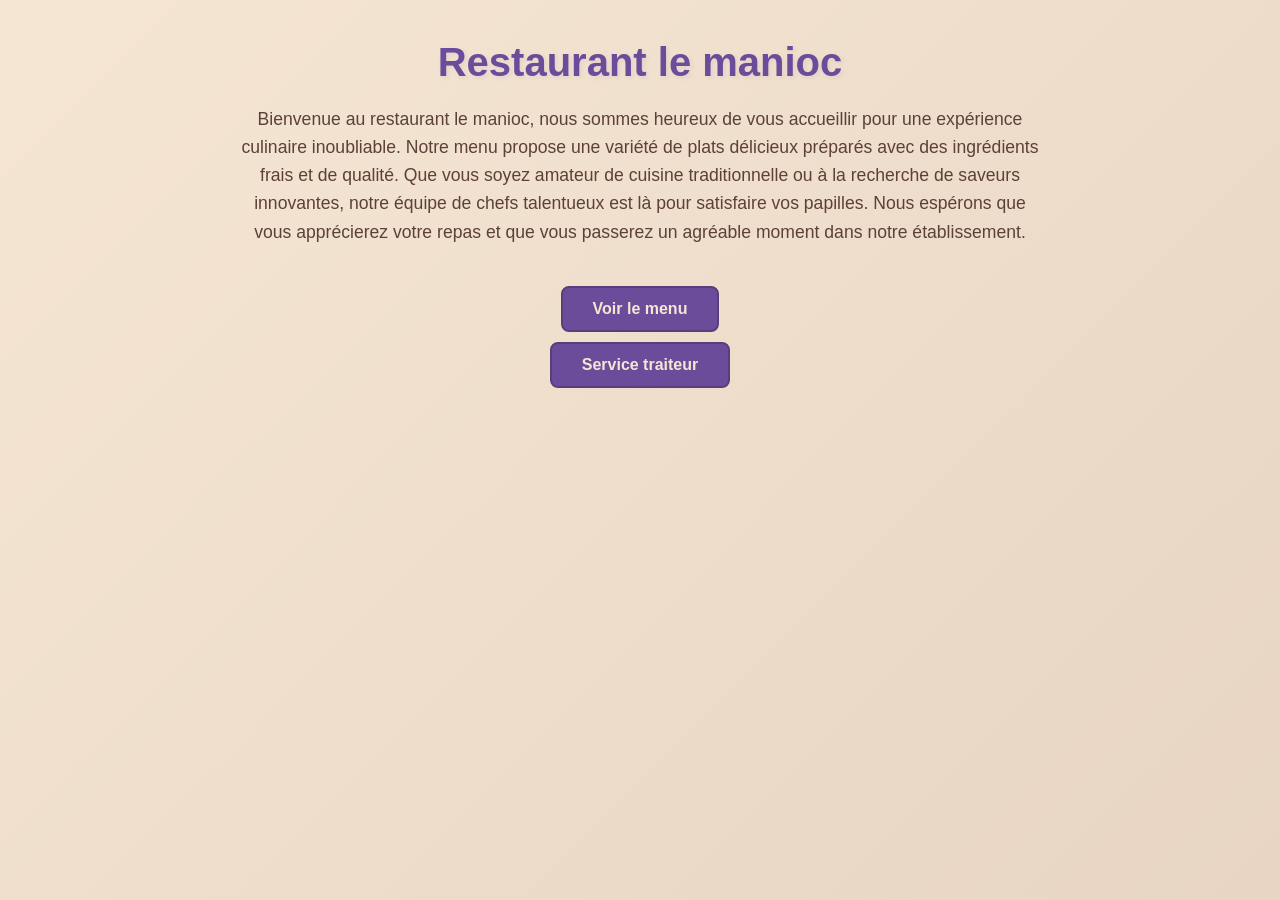
==== index.html @ 7da97517 "first commit" ====
<!DOCTYPE html>
<html lang="en">

<head>
    <meta charset="UTF-8">
    <meta name="viewport" content="width=device-width, initial-scale=1.0">
    <title>Restaurant le manioc</title>
    <link rel="stylesheet" href="style.css">
</head>

<body>
    <h1>Restaurant le manioc</h1>
    <p>Bienvenue au restaurant le manioc, nous sommes heureux de vous accueillir pour une expérience culinaire
        inoubliable. Notre menu propose une variété de plats délicieux préparés avec des ingrédients frais et de
        qualité. Que vous soyez amateur de cuisine traditionnelle ou à la recherche de saveurs innovantes, notre équipe
        de chefs talentueux est là pour satisfaire vos papilles. Nous espérons que vous apprécierez votre repas et que
        vous passerez un agréable moment dans notre établissement.</p>

    <button onclick="window.location.href='2.index.html'">Voir le menu</button>
    <button onclick="window.location.href='3.index.html'">Service traiteur</button>
    <script src="script.js"></script>
</body>

</html>
---- style.css ----
* {
    margin: 0;
    padding: 0;
    box-sizing: border-box;
}

body {
    font-family: 'Segoe UI', Tahoma, Geneva, Verdana, sans-serif;
    background: linear-gradient(135deg, #F5E6D3 0%, #E8D5C4 100%);
    color: #3E2723;
    min-height: 100vh;
    padding: 40px 20px;
}

h1 {
    color: #6B4C9A;
    font-size: 2.5rem;
    margin-bottom: 20px;
    text-align: center;
    text-shadow: 2px 2px 4px rgba(107, 76, 154, 0.1);
}

p {
    font-size: 1.1rem;
    line-height: 1.6;
    max-width: 800px;
    margin: 0 auto 40px;
    text-align: center;
    color: #5D4037;
}

button {
    background-color: #6B4C9A;
    color: #F5E6D3;
    padding: 12px 30px;
    font-size: 1rem;
    border: 2px solid #5A3D7A;
    border-radius: 8px;
    cursor: pointer;
    margin: 10px;
    transition: all 0.3s ease;
    font-weight: 600;
}

button:hover {
    background-color: #5A3D7A;
    transform: translateY(-2px);
    box-shadow: 0 4px 12px rgba(107, 76, 154, 0.3);
}

button:active {
    transform: translateY(0);
}

/* Center the buttons */
body>button {
    display: block;
    margin: 10px auto;
}
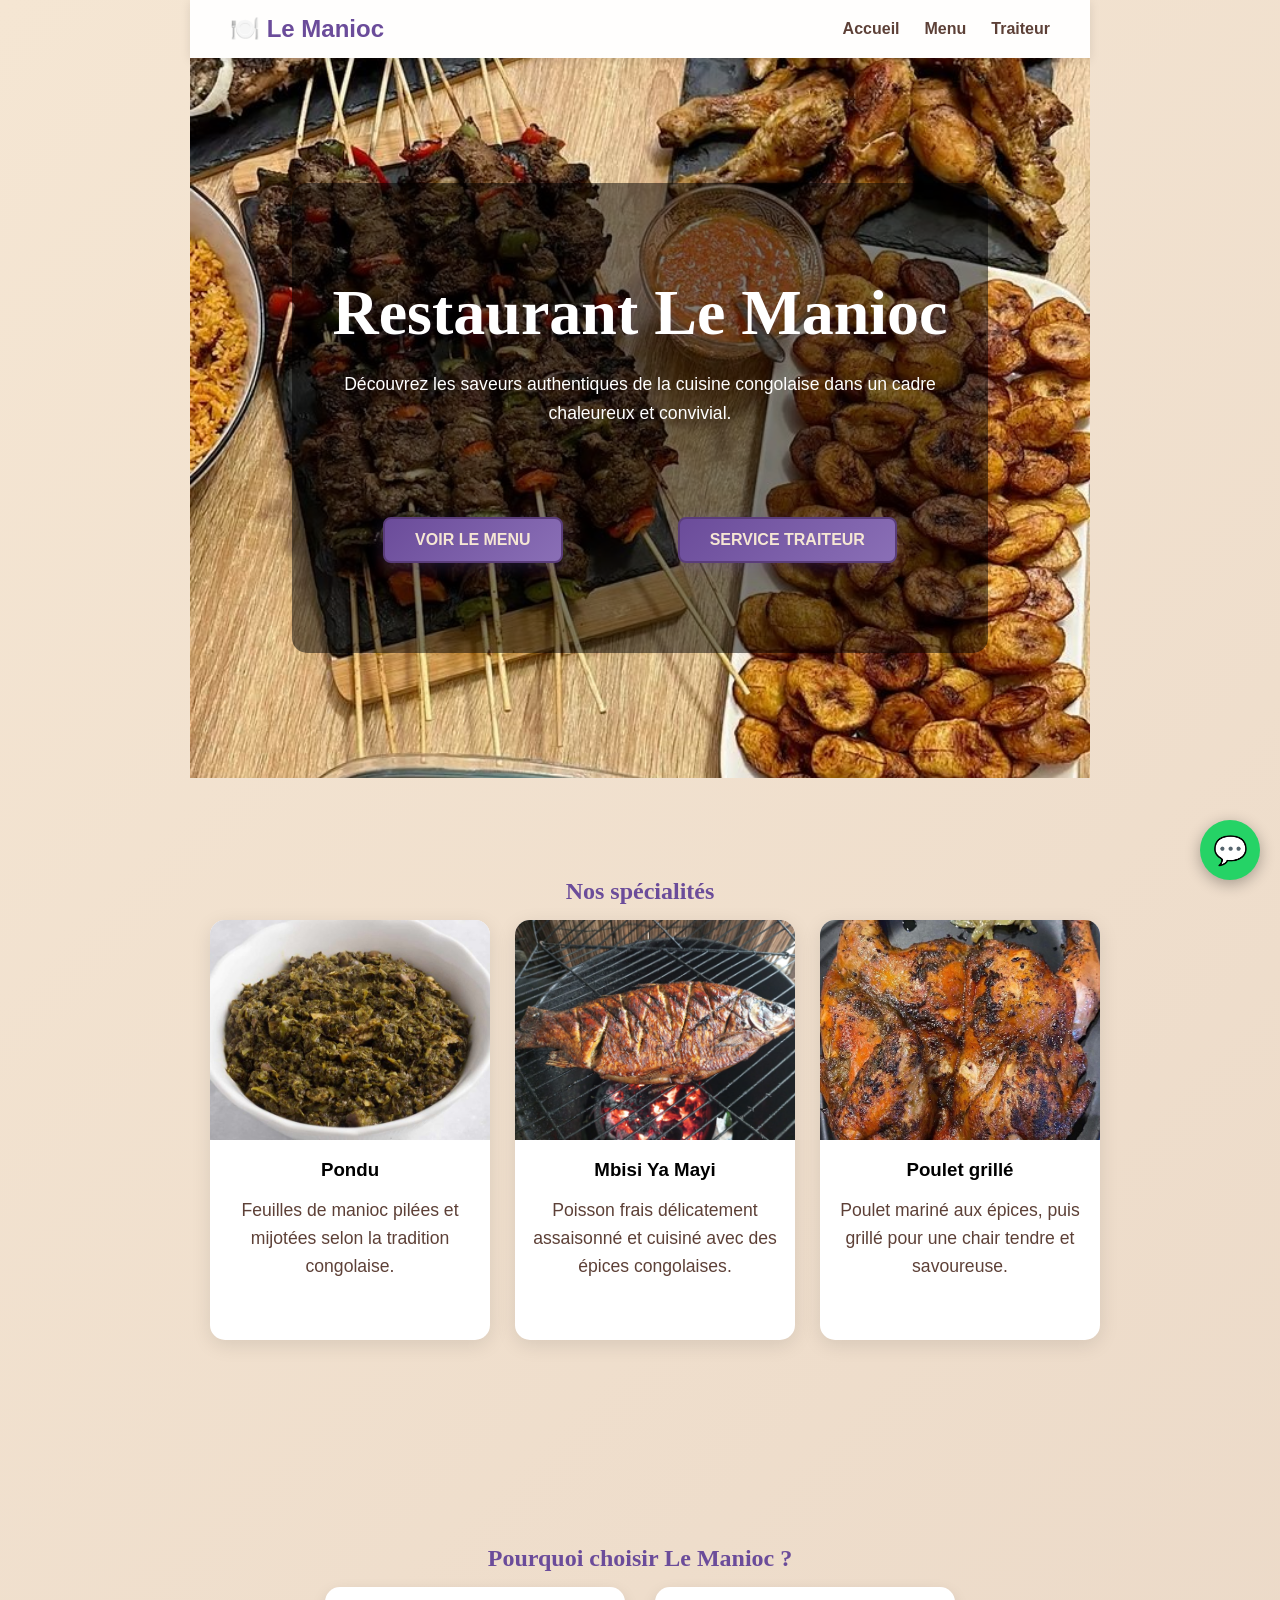
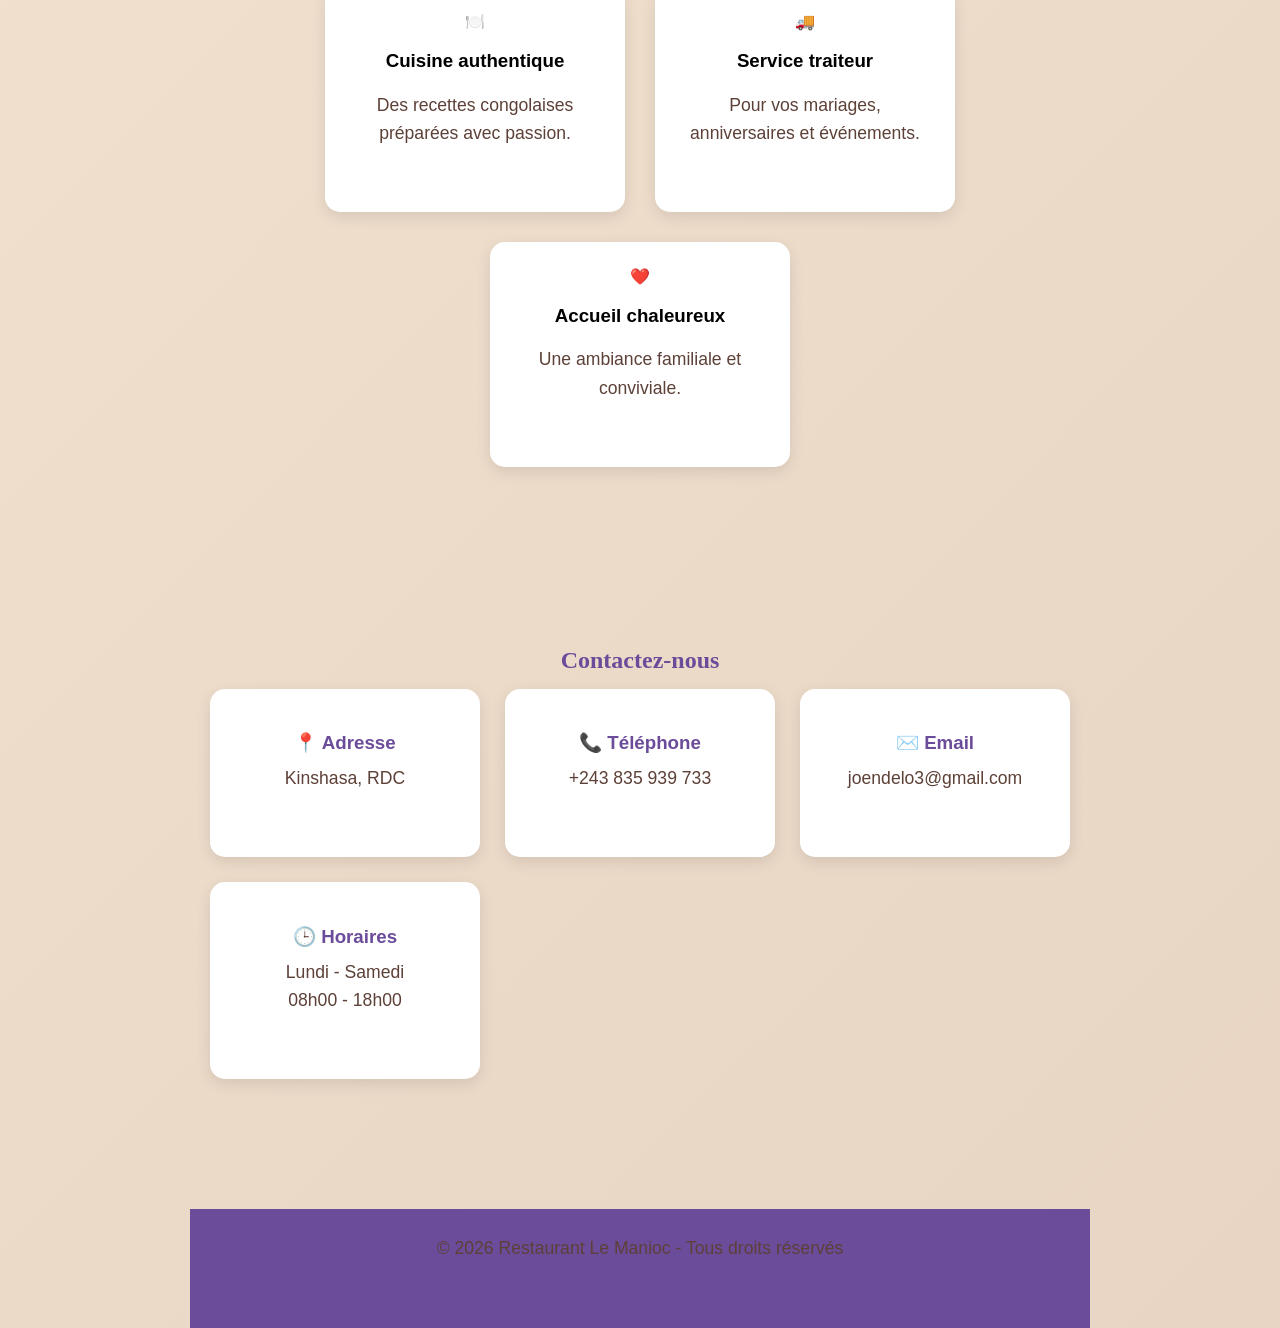
==== commit 0daa8d3b: "update" ====
--- a/index.html
+++ b/index.html
@@ -9,16 +9,131 @@
 </head>
 
 <body>
-    <h1>Restaurant le manioc</h1>
-    <p>Bienvenue au restaurant le manioc, nous sommes heureux de vous accueillir pour une expérience culinaire
-        inoubliable. Notre menu propose une variété de plats délicieux préparés avec des ingrédients frais et de
-        qualité. Que vous soyez amateur de cuisine traditionnelle ou à la recherche de saveurs innovantes, notre équipe
-        de chefs talentueux est là pour satisfaire vos papilles. Nous espérons que vous apprécierez votre repas et que
-        vous passerez un agréable moment dans notre établissement.</p>
+    <nav class="site-nav">
+        <div class="logo">🍽️ Le Manioc</div>
 
-    <button onclick="window.location.href='2.index.html'">Voir le menu</button>
-    <button onclick="window.location.href='3.index.html'">Service traiteur</button>
-    <script src="script.js"></script>
+        <div class="nav-links">
+            <a href="index.html">Accueil</a>
+            <a href="Menu.html">Menu</a>
+            <a href="Traiteur.html">Traiteur</a>
+        </div>
+    </nav>
+    <section class="hero">
+        <div class="overlay">
+            <h1>Restaurant Le Manioc</h1>
+
+            <p>
+                Découvrez les saveurs authentiques de la cuisine congolaise
+                dans un cadre chaleureux et convivial.
+            </p>
+
+            <div class="hero-buttons">
+                <button onclick="window.location.href='Menu.html'">
+                    Voir le menu
+                </button>
+
+                <button onclick="window.location.href='Traiteur.html'">
+                    Service traiteur
+                </button>
+            </div>
+        </div>
+    </section>
+
+    <section class="specialites">
+
+        <h2>Nos spécialités</h2>
+
+        <div class="cards">
+
+            <div class="card">
+                <img src="images/pondu.jpg" alt="Pondu">
+                <h3>Pondu</h3>
+                <p>Feuilles de manioc pilées et mijotées selon la tradition congolaise.</p>
+            </div>
+
+            <div class="card">
+                <img src="images/mbisi.jpg" alt="poisson">
+                <h3>Mbisi Ya Mayi</h3>
+                <p>Poisson frais délicatement assaisonné et cuisiné avec des épices congolaises.</p>
+            </div>
+
+            <div class="card">
+                <img src="images/poulet.jpg" alt="Poulet">
+                <h3>Poulet grillé</h3>
+                <p>Poulet mariné aux épices, puis grillé pour une chair tendre et savoureuse.</p>
+            </div>
+
+            <div></div>
+
+        </div>
+
+    </section>
+
+    <section class="why-us">
+
+        <h2>Pourquoi choisir Le Manioc ?</h2>
+
+        <div class="advantages">
+
+            <div class="advantage">
+                🍽️
+                <h3>Cuisine authentique</h3>
+                <p>Des recettes congolaises préparées avec passion.</p>
+            </div>
+
+            <div class="advantage">
+                🚚
+                <h3>Service traiteur</h3>
+                <p>Pour vos mariages, anniversaires et événements.</p>
+            </div>
+
+            <div class="advantage">
+                ❤️
+                <h3>Accueil chaleureux</h3>
+                <p>Une ambiance familiale et conviviale.</p>
+            </div>
+
+        </div>
+
+    </section>
+
+    <a href="https://wa.me/243835939733" class="whatsapp-btn" target="_blank">
+        💬
+    </a>
+
+    <section class="contact-section">
+
+        <h2>Contactez-nous</h2>
+
+        <div class="contact-container">
+
+            <div class="contact-card">
+                <h3>📍 Adresse</h3>
+                <p>Kinshasa, RDC</p>
+            </div>
+
+            <div class="contact-card">
+                <h3>📞 Téléphone</h3>
+                <p>+243 835 939 733</p>
+            </div>
+
+            <div class="contact-card">
+                <h3>✉️ Email</h3>
+                <p>joendelo3@gmail.com</p>
+            </div>
+
+            <div class="contact-card">
+                <h3>🕒 Horaires</h3>
+                <p>Lundi - Samedi<br>08h00 - 18h00</p>
+            </div>
+
+        </div>
+
+    </section>
+
+    <footer class="footer">
+        <p>© 2026 Restaurant Le Manioc - Tous droits réservés</p>
+    </footer>
 </body>
 
 </html>
--- a/style.css
+++ b/style.css
@@ -1,59 +1,381 @@
-* {
-    margin: 0;
-    padding: 0;
-    box-sizing: border-box;
-}
-
-body {
-    font-family: 'Segoe UI', Tahoma, Geneva, Verdana, sans-serif;
-    background: linear-gradient(135deg, #F5E6D3 0%, #E8D5C4 100%);
-    color: #3E2723;
-    min-height: 100vh;
-    padding: 40px 20px;
-}
-
-h1 {
-    color: #6B4C9A;
-    font-size: 2.5rem;
-    margin-bottom: 20px;
-    text-align: center;
-    text-shadow: 2px 2px 4px rgba(107, 76, 154, 0.1);
-}
-
-p {
-    font-size: 1.1rem;
-    line-height: 1.6;
-    max-width: 800px;
-    margin: 0 auto 40px;
-    text-align: center;
-    color: #5D4037;
-}
-
-button {
-    background-color: #6B4C9A;
-    color: #F5E6D3;
-    padding: 12px 30px;
-    font-size: 1rem;
-    border: 2px solid #5A3D7A;
-    border-radius: 8px;
-    cursor: pointer;
-    margin: 10px;
-    transition: all 0.3s ease;
-    font-weight: 600;
-}
-
-button:hover {
-    background-color: #5A3D7A;
-    transform: translateY(-2px);
-    box-shadow: 0 4px 12px rgba(107, 76, 154, 0.3);
-}
-
-button:active {
-    transform: translateY(0);
-}
-
-/* Center the buttons */
-body>button {
-    display: block;
-    margin: 10px auto;
-}+ body {
+
+     font-family: 'Inter', sans-serif;
+     background: linear-gradient(135deg, #F5E6D3 0%, #E8D5C4 100%);
+     max-width: 900px;
+     margin: 0 auto;
+
+ }
+
+ h1 {
+     font-family: 'Playfair Display', serif;
+     color: #6B4C9A;
+     font-size: 2.5rem;
+     font-weight: 700;
+     margin-bottom: 20px;
+     text-align: center;
+     text-shadow: 2px 2px 4px rgba(107, 76, 154, 0.1);
+     animation: fadeIn 1s ease-out 0.3s both;
+ }
+
+ h2 {
+     font-family: 'Playfair Display', serif;
+     color: #6B4C9A;
+     font-weight: 700;
+     margin-bottom: 15px;
+     text-align: center;
+     animation: fadeIn 1s ease-out 0.5s both;
+ }
+
+ p {
+     font-size: 1.1rem;
+     line-height: 1.6;
+     max-width: 800px;
+     margin: 0 auto 40px;
+     text-align: center;
+     color: #5D4037;
+     animation: fadeIn 1s ease-out 0.5s both;
+ }
+
+ button {
+     background: linear-gradient(135deg, #6B4C9A, #8a6fb6);
+     color: #F5E6D3;
+     border: none;
+     border-radius: 25px;
+     padding: 12px 24px;
+     font-family: 'Inter', sans-serif;
+     font-weight: 600;
+     text-transform: uppercase;
+     cursor: pointer;
+     box-shadow: 0 4px 15px rgba(107, 76, 154, 0.3);
+     transition: transform 0.2s ease, box-shadow 0.2s ease, background 0.2s ease;
+ }
+
+ button:hover {
+     transform: translateY(-2px);
+     background: linear-gradient(135deg, #7f5ca7, #9a7fc0);
+     box-shadow: 0 6px 20px rgba(107, 76, 154, 0.4);
+ }
+
+
+ ul,
+ ol {
+     list-style-position: inside;
+     padding-left: 1.2rem;
+     text-align: left;
+     display: inline-block;
+     margin: 0 auto 20px;
+ }
+
+
+
+ li {
+     margin: 0.2rem 0;
+
+     animation: fadeInUp 0.6s ease-out both;
+ }
+
+
+ button {
+     background-color: #6B4C9A;
+     color: #F5E6D3;
+     padding: 12px 30px;
+     font-size: 1rem;
+     border: 2px solid #5A3D7A;
+     border-radius: 8px;
+     cursor: pointer;
+     margin: 50px;
+     transition: all 0.3s ease;
+     font-weight: 600;
+     animation: fadeIn 1s ease-out 0.7s both;
+
+ }
+
+ /*acceuil*/
+
+ .site-nav {
+     position: sticky;
+     top: 0;
+     z-index: 1000;
+
+     display: flex;
+     justify-content: space-between;
+     align-items: center;
+
+     padding: 15px 40px;
+
+     background: rgba(255, 255, 255, 0.95);
+
+     backdrop-filter: blur(10px);
+
+     box-shadow: 0 2px 10px rgba(0, 0, 0, 0.1);
+ }
+
+ .logo {
+     font-size: 1.5rem;
+     font-weight: bold;
+     color: #6B4C9A;
+ }
+
+ .nav-links {
+     display: flex;
+     gap: 25px;
+ }
+
+ .nav-links a {
+     text-decoration: none;
+     color: #5D4037;
+     font-weight: 600;
+     transition: 0.3s;
+ }
+
+ .nav-links a:hover {
+     color: #6B4C9A;
+ }
+
+ @media (max-width: 768px) {
+
+     .site-nav {
+         flex-direction: column;
+         gap: 10px;
+     }
+
+     .nav-links {
+         flex-wrap: wrap;
+         justify-content: center;
+     }
+
+ }
+
+
+ .hero {
+     height: 80vh;
+     background-image: url("images/restaurant.jpg");
+     background-size: cover;
+     background-position: center;
+     display: flex;
+     justify-content: center;
+     align-items: center;
+ }
+
+ .overlay {
+     background: rgba(0, 0, 0, 0.5);
+     padding: 40px;
+     border-radius: 15px;
+     text-align: center;
+     color: white;
+ }
+
+ .overlay h1 {
+     font-size: 4rem;
+     color: white;
+ }
+
+ .overlay p {
+     color: white;
+     max-width: 600px;
+ }
+
+ .hero-buttons {
+     display: flex;
+     justify-content: center;
+     gap: 15px;
+ }
+
+ .specialites {
+     padding: 80px 20px;
+     text-align: center;
+ }
+
+ .cards {
+     display: grid;
+     grid-template-columns: repeat(3, 1fr);
+     gap: 25px;
+     max-width: 1000px;
+     margin: auto;
+ }
+
+ @media (max-width: 900px) {
+     .cards {
+         grid-template-columns: 1fr;
+     }
+ }
+
+ .card {
+     width: 280px;
+     background: white;
+     border-radius: 15px;
+     overflow: hidden;
+     box-shadow: 0 5px 20px rgba(0, 0, 0, 0.1);
+     transition: 0.3s;
+ }
+
+ .card:hover {
+     transform: scale(1.08);
+ }
+
+ .card img {
+     width: 100%;
+     height: 220px;
+     object-fit: cover;
+     transition: transform 0.4s ease;
+ }
+
+ .card h3 {
+     margin: 15px 0;
+ }
+
+ .card p {
+     padding: 0 15px 20px;
+ }
+
+ /*a proppos*/
+ .why-us {
+     padding: 80px 20px;
+     text-align: center;
+ }
+
+ .advantages {
+     display: flex;
+     justify-content: center;
+     gap: 30px;
+     flex-wrap: wrap;
+ }
+
+ .advantage {
+     background: white;
+     width: 250px;
+     padding: 25px;
+     border-radius: 15px;
+     box-shadow: 0 5px 15px rgba(0, 0, 0, 0.1);
+ }
+
+ .advantage:hover {
+     transform: translateY(-5px);
+     transition: 0.3s;
+ }
+
+
+ .whatsapp-btn {
+     position: fixed;
+     bottom: 20px;
+     right: 20px;
+
+     width: 60px;
+     height: 60px;
+
+     background: #25D366;
+
+     border-radius: 50%;
+
+     display: flex;
+     justify-content: center;
+     align-items: center;
+
+     text-decoration: none;
+
+     font-size: 28px;
+
+     color: white;
+
+     box-shadow: 0 4px 15px rgba(0, 0, 0, 0.3);
+
+     z-index: 9999;
+
+     transition: transform 0.3s;
+ }
+
+ .whatsapp-btn:hover {
+     transform: scale(1.1);
+ }
+
+ .contact-section {
+     padding: 80px 20px;
+     text-align: center;
+ }
+
+ .contact-container {
+     display: grid;
+     grid-template-columns: repeat(auto-fit, minmax(220px, 1fr));
+     gap: 25px;
+     max-width: 1000px;
+     margin: auto;
+ }
+
+ .contact-card {
+     background: white;
+     padding: 25px;
+     border-radius: 15px;
+     box-shadow: 0 5px 15px rgba(0, 0, 0, 0.1);
+     transition: transform 0.3s ease;
+ }
+
+ .contact-card:hover {
+     transform: translateY(-5px);
+ }
+
+ .contact-card h3 {
+     color: #6B4C9A;
+     margin-bottom: 10px;
+ }
+
+ .footer {
+     text-align: center;
+     padding: 25px;
+     background: #6B4C9A;
+     color: white;
+     margin-top: 50px;
+ }
+
+ /*menu*/
+
+ .menu-section {
+     background: white;
+     padding: 25px;
+     border-radius: 20px;
+     box-shadow: 0 8px 20px rgba(0, 0, 0, 0.08);
+     transition: 0.3s ease;
+     margin-bottom: 60px;
+ }
+
+ .menu-container {
+
+     gap: 4rem;
+ }
+
+ .menu-section:hover {
+     transform: translateY(-5px);
+ }
+
+ .menu-section h2 {
+     color: #6B4C9A;
+     text-align: center;
+     margin-bottom: 20px;
+     border-bottom: 3px solid #6B4C9A;
+     padding-bottom: 10px;
+ }
+
+ .menu-line {
+     display: flex;
+     align-items: center;
+     padding: 12px 0;
+ }
+
+ .dotted-line {
+     flex: 1;
+     border-bottom: 1px dotted #ccc;
+     margin: 0 15px;
+ }
+
+ .menu-line:hover {
+     padding-left: 10px;
+     color: #6B4C9A;
+ }
+
+ .price {
+     background: #6B4C9A;
+     color: white;
+     padding: 5px 12px;
+     border-radius: 20px;
+     font-size: 0.9rem;
+ }
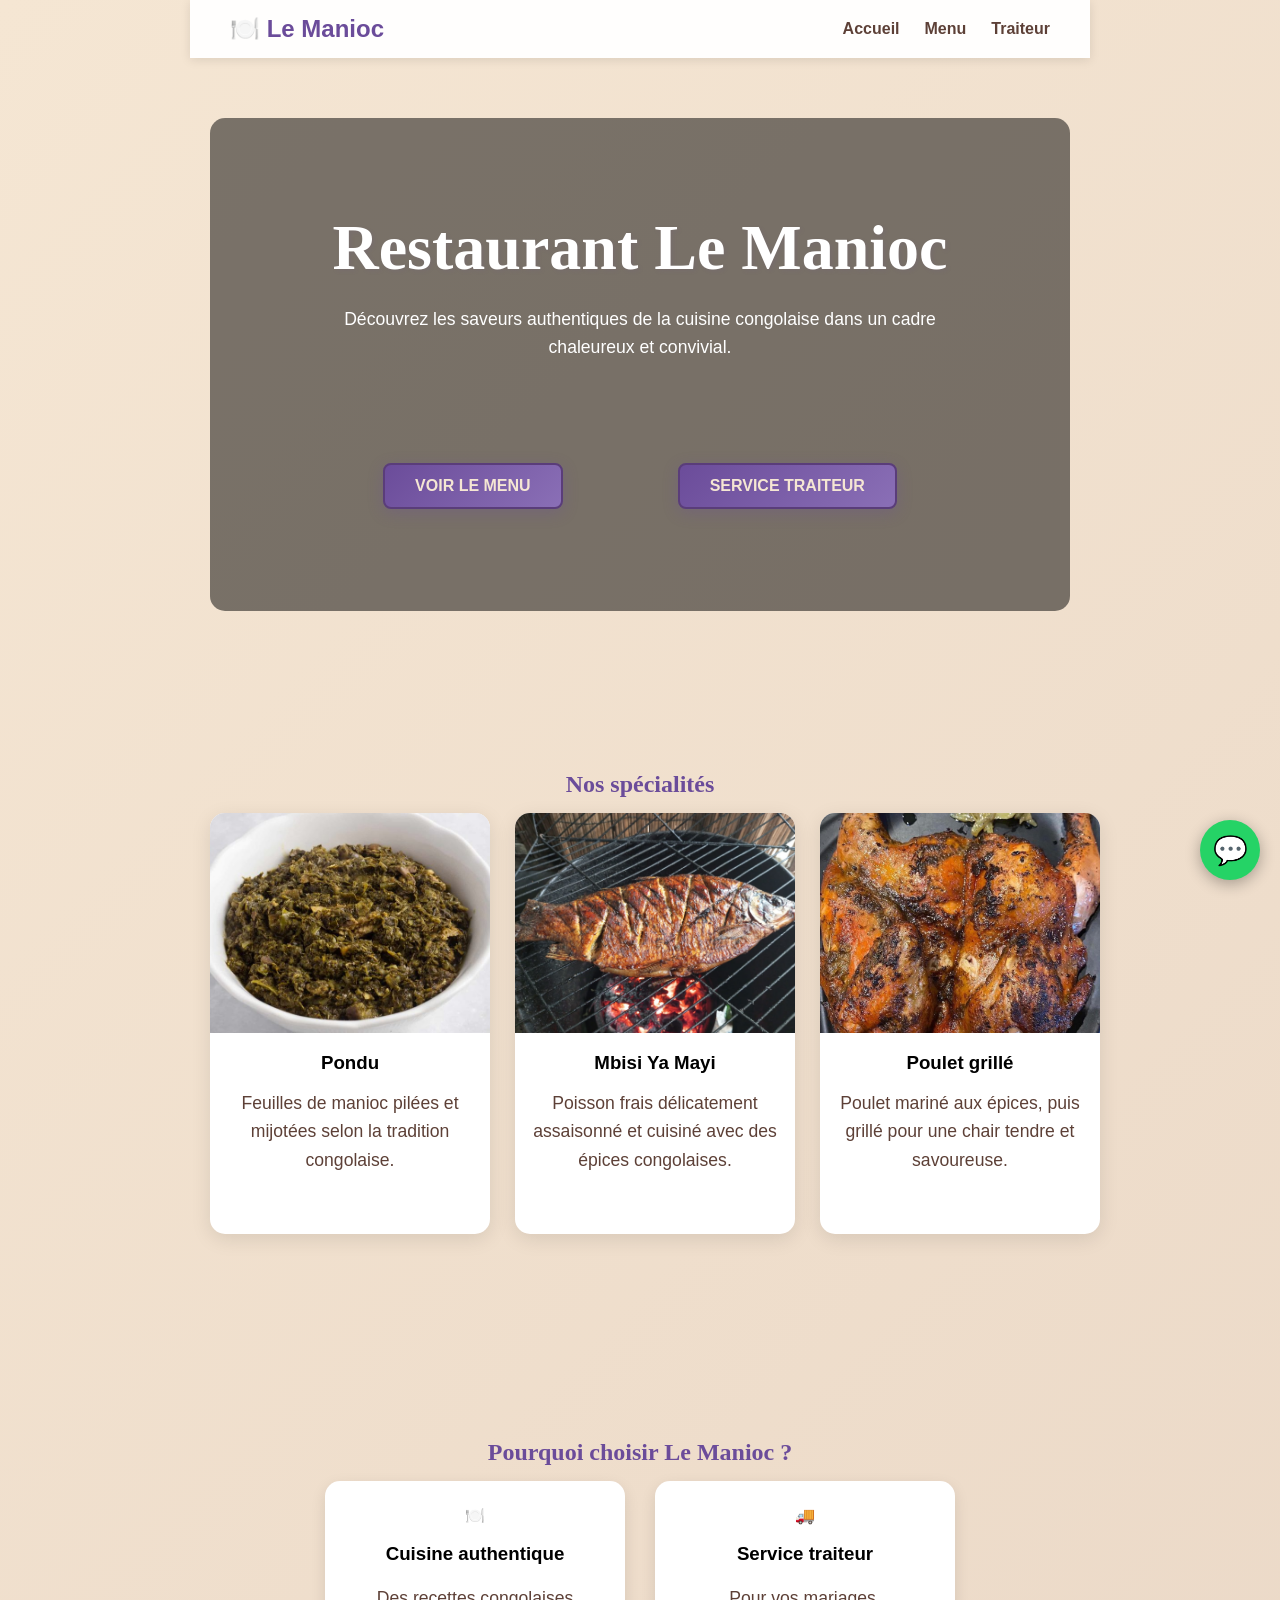
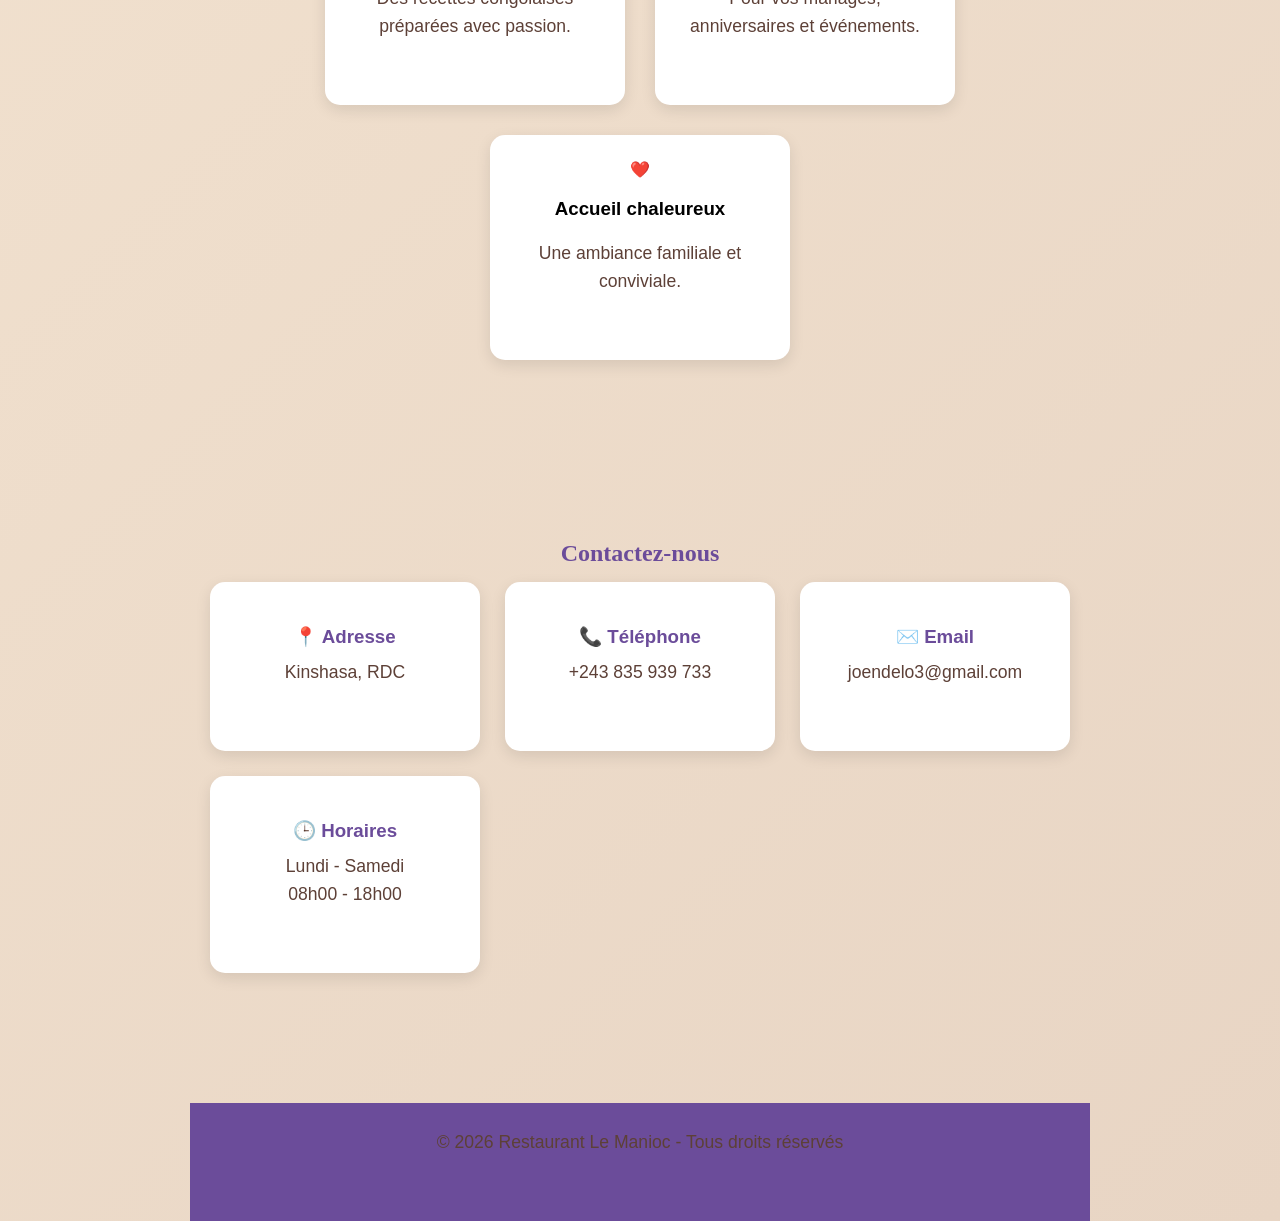
==== commit b7181294: "update" ====
--- a/index.html
+++ b/index.html
@@ -18,7 +18,7 @@
             <a href="Traiteur.html">Traiteur</a>
         </div>
     </nav>
-    <section class="hero">
+    <section class="traiteur-hero">
         <div class="overlay">
             <h1>Restaurant Le Manioc</h1>
 
--- a/style.css
+++ b/style.css
@@ -158,6 +158,10 @@
      align-items: center;
  }
 
+ .hero h1 {
+     font-size: clamp(2.5rem, 8vw, 5rem);
+ }
+
  .overlay {
      background: rgba(0, 0, 0, 0.5);
      padding: 40px;
@@ -180,11 +184,14 @@
      display: flex;
      justify-content: center;
      gap: 15px;
+     padding: 12px 20px;
+     font-size: 1rem;
  }
 
  .specialites {
      padding: 80px 20px;
      text-align: center;
+
  }
 
  .cards {
@@ -378,4 +385,9 @@
      padding: 5px 12px;
      border-radius: 20px;
      font-size: 0.9rem;
+ }
+
+ /* moins d'espace vide*/
+ section {
+     padding: 60px 20px;
  }
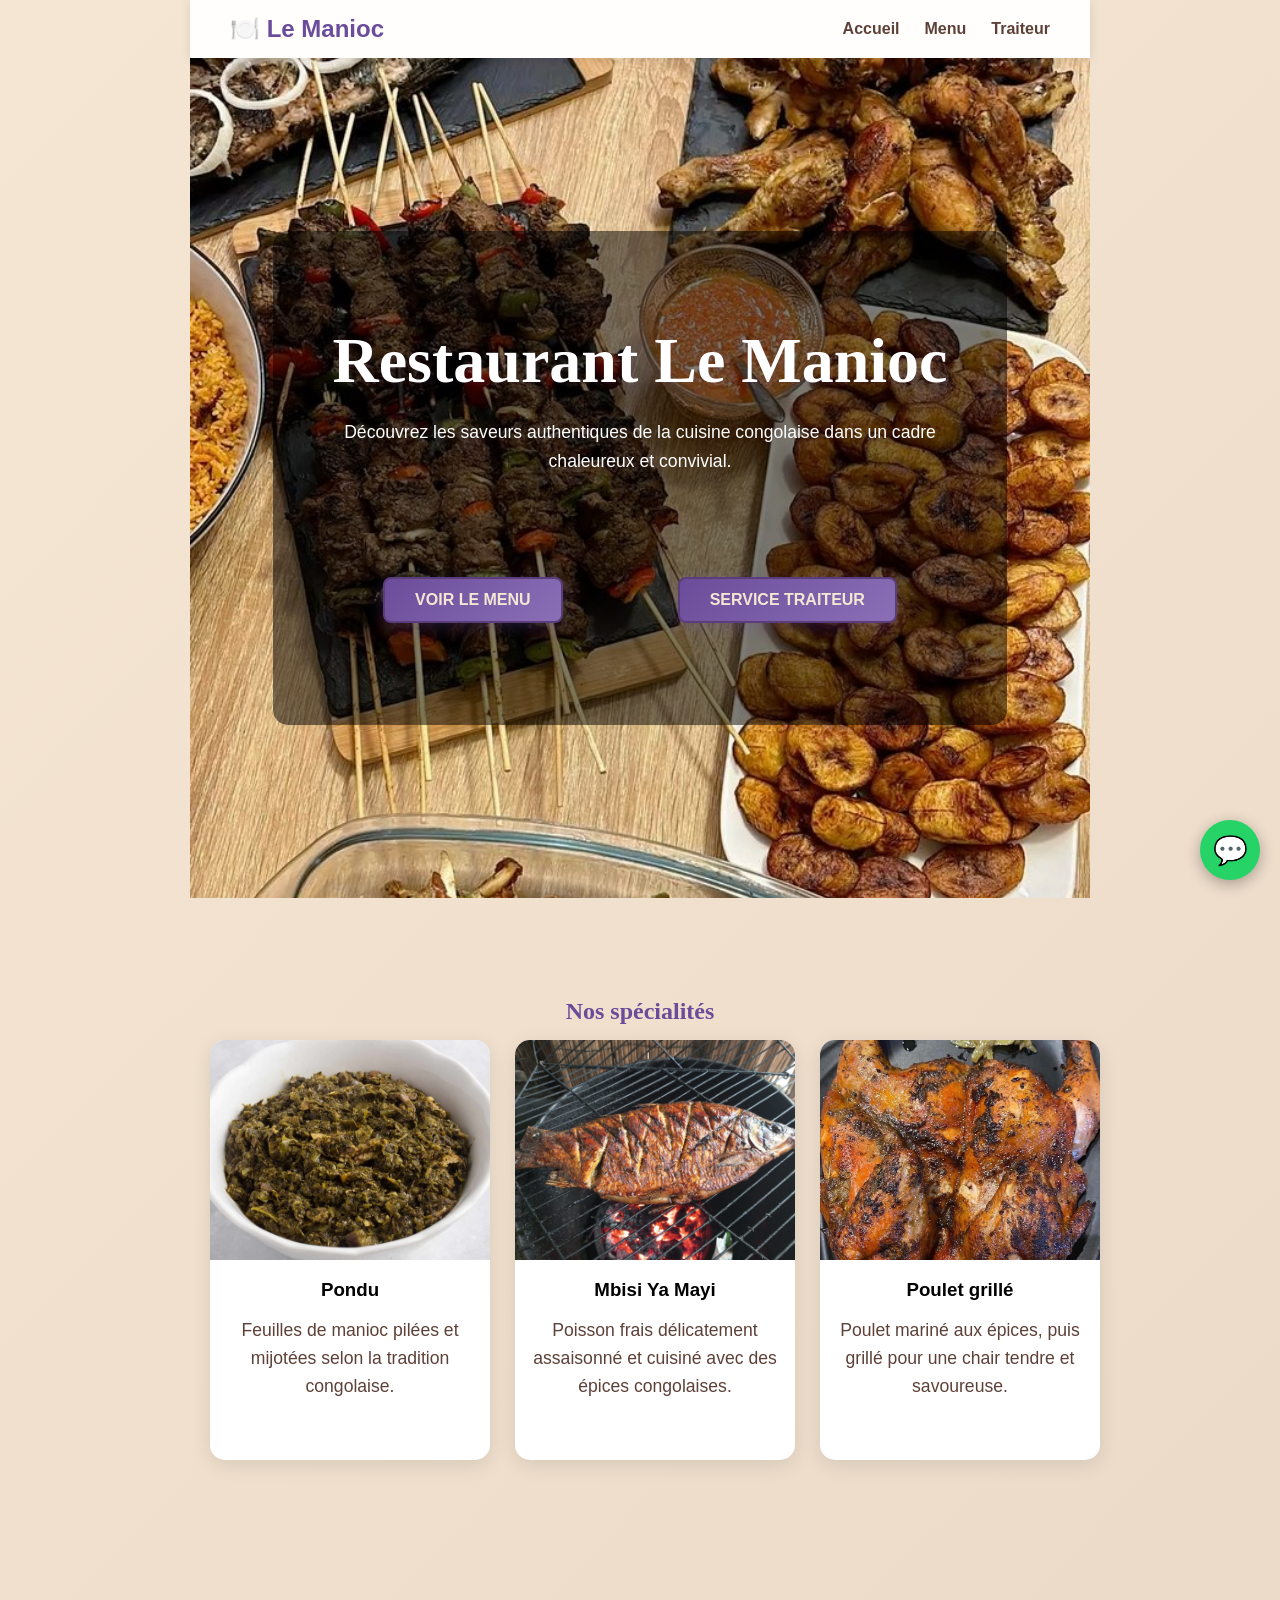
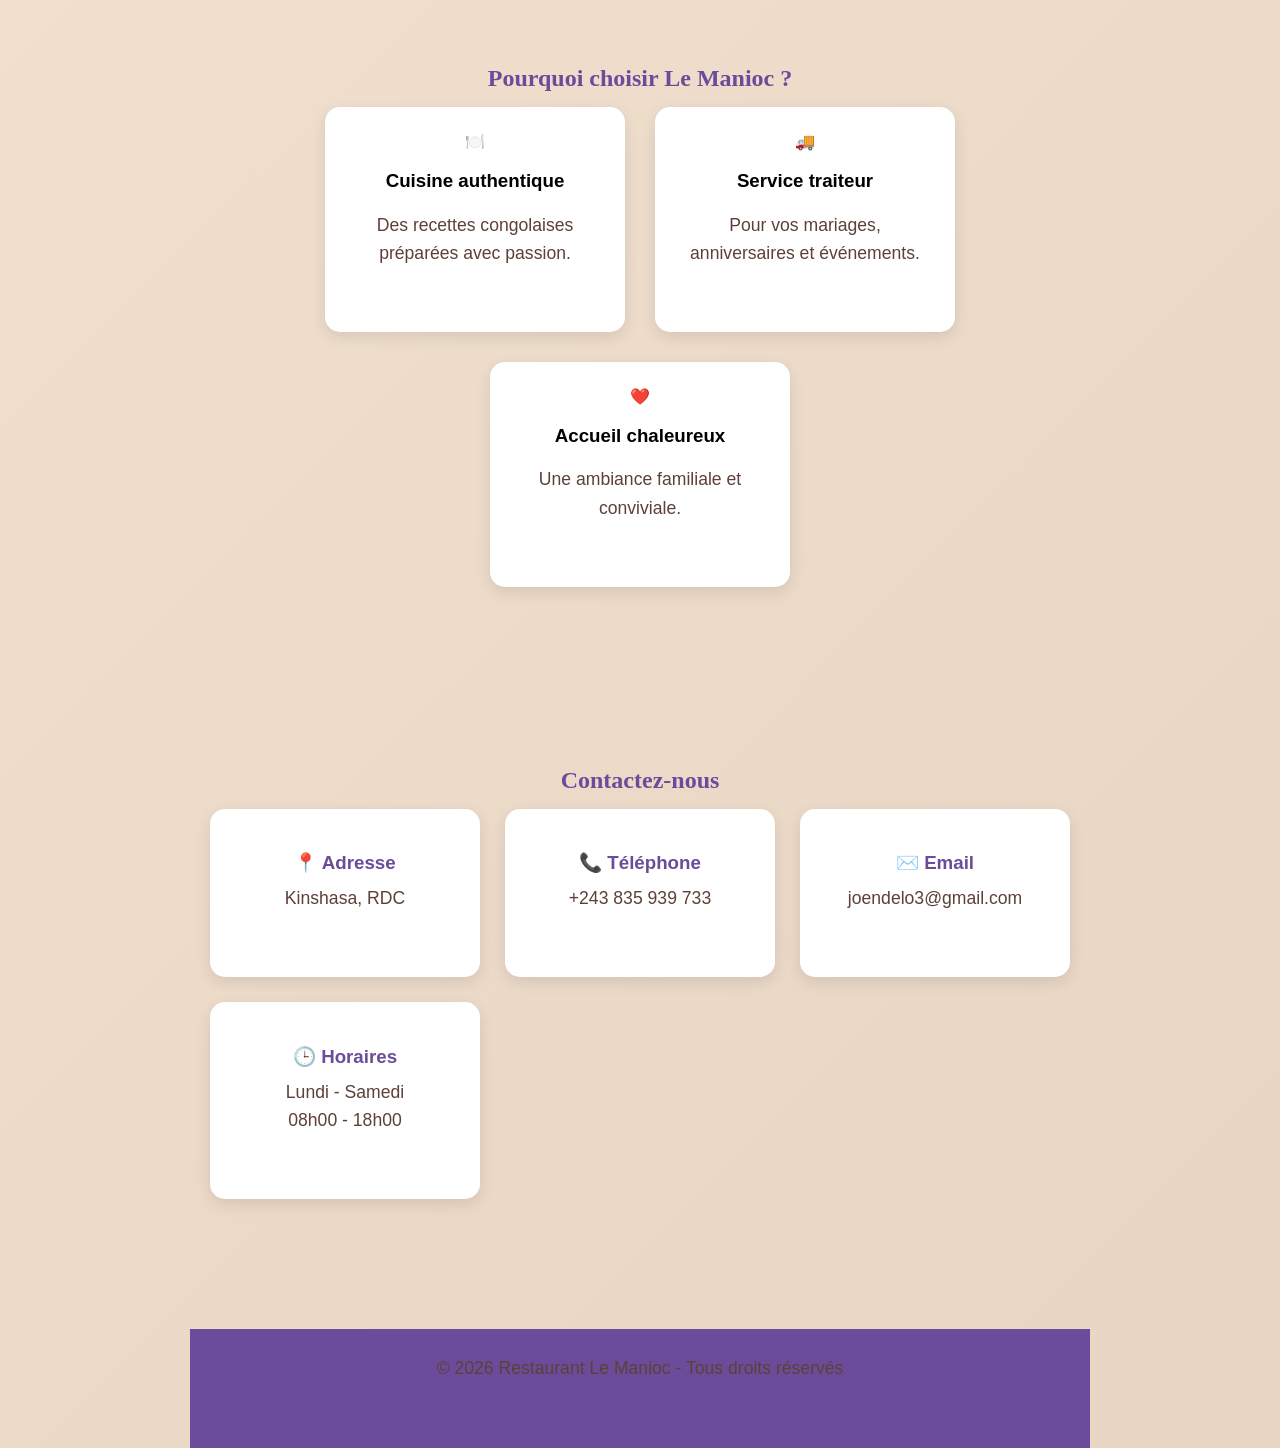
==== commit 1e4eb602: "update" ====
--- a/index.html
+++ b/index.html
@@ -18,7 +18,7 @@
             <a href="Traiteur.html">Traiteur</a>
         </div>
     </nav>
-    <section class="traiteur-hero">
+    <section class="hero">
         <div class="overlay">
             <h1>Restaurant Le Manioc</h1>
 
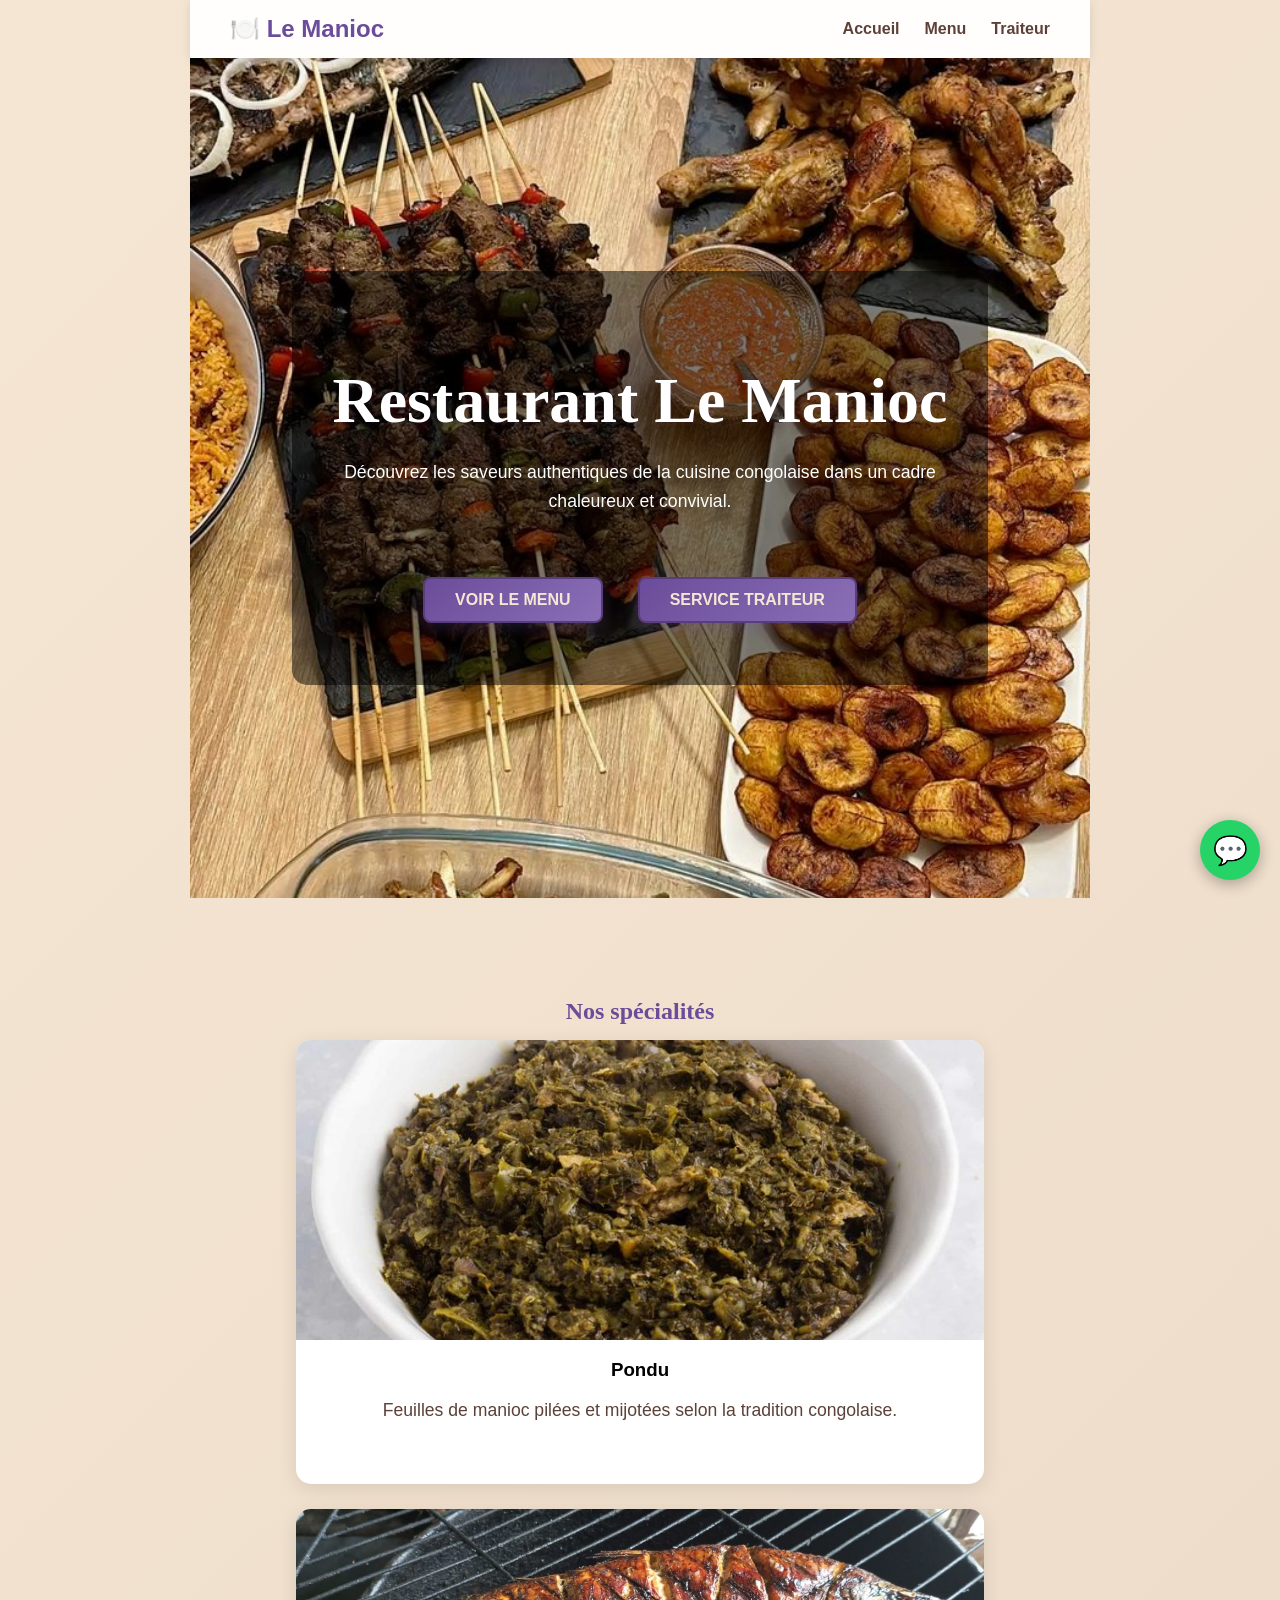
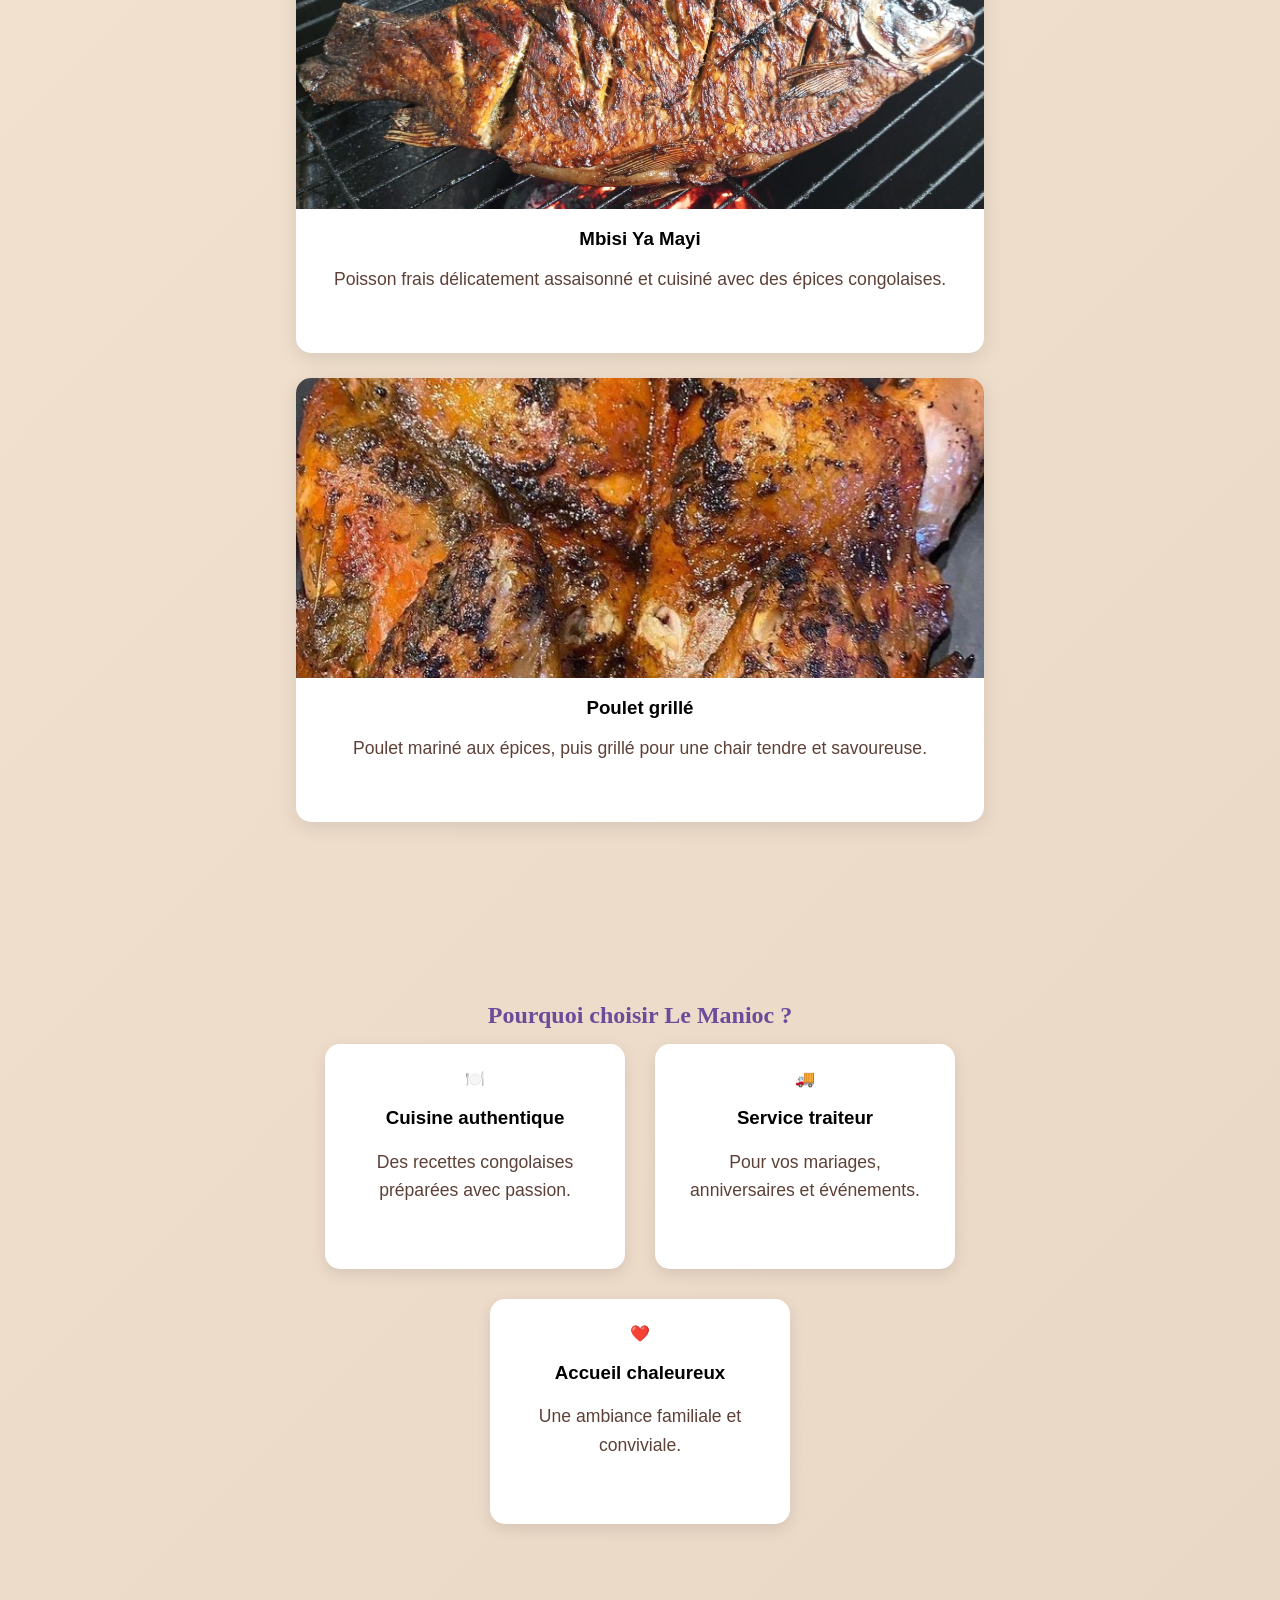
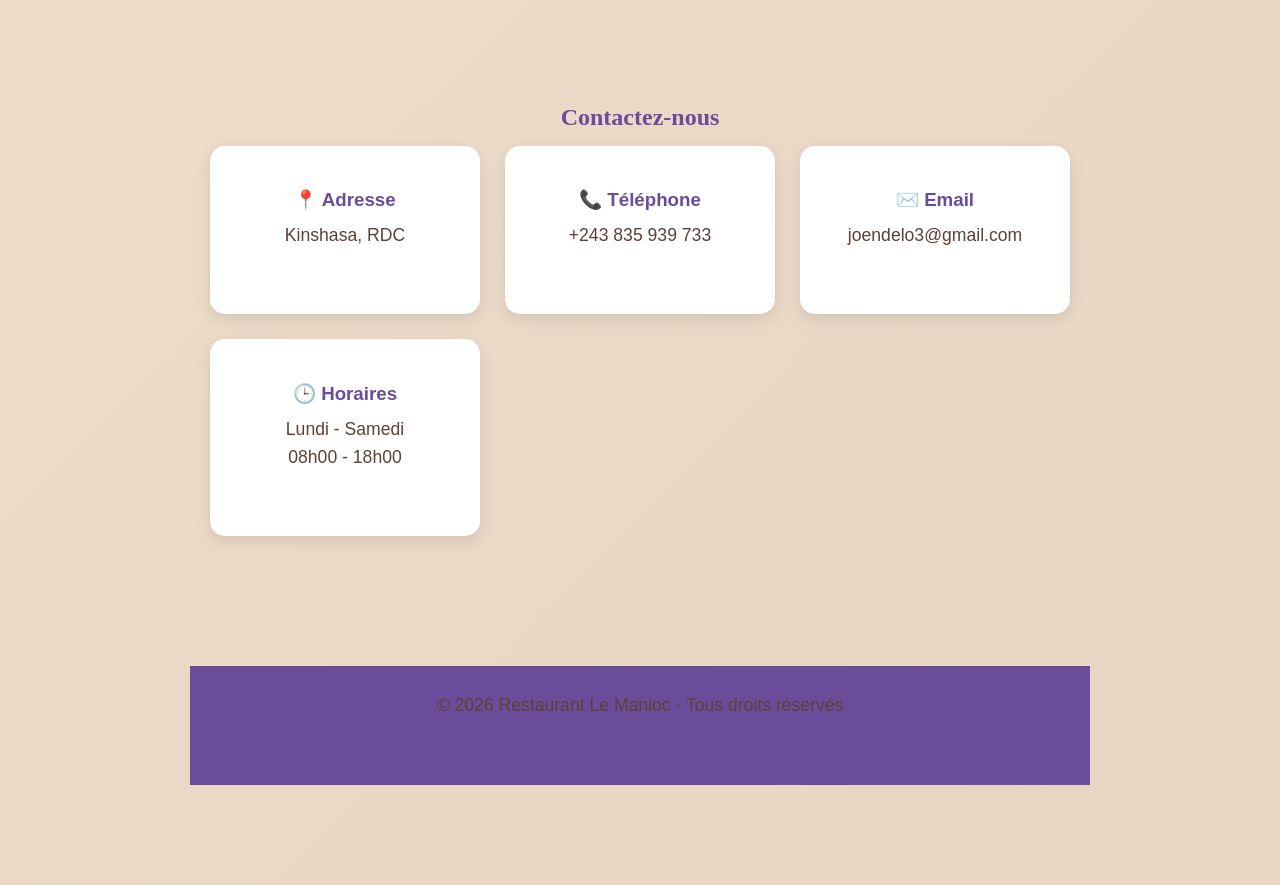
==== commit 4a09918a: "update" ====
--- a/index.html
+++ b/index.html
@@ -43,27 +43,29 @@
 
         <h2>Nos spécialités</h2>
 
+
         <div class="cards">
-
-            <div class="card">
+            <div class="card hidden">
                 <img src="images/pondu.jpg" alt="Pondu">
                 <h3>Pondu</h3>
                 <p>Feuilles de manioc pilées et mijotées selon la tradition congolaise.</p>
             </div>
 
-            <div class="card">
+
+
+            <div class="card hidden">
                 <img src="images/mbisi.jpg" alt="poisson">
                 <h3>Mbisi Ya Mayi</h3>
                 <p>Poisson frais délicatement assaisonné et cuisiné avec des épices congolaises.</p>
             </div>
 
-            <div class="card">
+            <div class="card hidden">
                 <img src="images/poulet.jpg" alt="Poulet">
                 <h3>Poulet grillé</h3>
                 <p>Poulet mariné aux épices, puis grillé pour une chair tendre et savoureuse.</p>
             </div>
 
-            <div></div>
+        </div>
 
         </div>
 
@@ -94,6 +96,7 @@
             </div>
 
         </div>
+
 
     </section>
 
@@ -134,6 +137,8 @@
     <footer class="footer">
         <p>© 2026 Restaurant Le Manioc - Tous droits réservés</p>
     </footer>
+
+    <script src="script.js"></script>
 </body>
 
 </html>
--- a/style.css
+++ b/style.css
@@ -4,8 +4,10 @@
      background: linear-gradient(135deg, #F5E6D3 0%, #E8D5C4 100%);
      max-width: 900px;
      margin: 0 auto;
-
- }
+     padding-bottom: 100px;
+
+ }
+
 
  h1 {
      font-family: 'Playfair Display', serif;
@@ -84,7 +86,7 @@
      border: 2px solid #5A3D7A;
      border-radius: 8px;
      cursor: pointer;
-     margin: 50px;
+     margin: 10px;
      transition: all 0.3s ease;
      font-weight: 600;
      animation: fadeIn 1s ease-out 0.7s both;
@@ -135,15 +137,38 @@
 
  @media (max-width: 768px) {
 
-     .site-nav {
+     .hero {
+         height: auto;
+         padding: 80px 20px;
+     }
+
+     .overlay {
+         width: 90%;
+         padding: 25px;
+     }
+
+     .overlay h1 {
+         font-size: 3rem;
+     }
+
+     .overlay p {
+         font-size: 1rem;
+     }
+
+     .hero-buttons {
          flex-direction: column;
-         gap: 10px;
-     }
-
-     .nav-links {
-         flex-wrap: wrap;
-         justify-content: center;
-     }
+         align-items: center;
+     }
+
+     .hero-buttons button {
+         width: 220px;
+         margin-bottom: 10px;
+
+     }
+
+
+
+
 
  }
 
@@ -156,6 +181,7 @@
      display: flex;
      justify-content: center;
      align-items: center;
+
  }
 
  .hero h1 {
@@ -195,21 +221,17 @@
  }
 
  .cards {
-     display: grid;
-     grid-template-columns: repeat(3, 1fr);
+     display: flex;
+     flex-direction: column;
+     align-items: center;
      gap: 25px;
      max-width: 1000px;
      margin: auto;
  }
 
- @media (max-width: 900px) {
-     .cards {
-         grid-template-columns: 1fr;
-     }
- }
-
  .card {
-     width: 280px;
+     width: 80%;
+     max-width: 500%;
      background: white;
      border-radius: 15px;
      overflow: hidden;
@@ -217,16 +239,26 @@
      transition: 0.3s;
  }
 
+
+
+
+ .card img {
+     width: 100%;
+     height: 300px;
+     object-fit: cover;
+     transition: transform 0.4s ease;
+ }
+
+ .card.active {
+     transform: scale(1.05);
+     box-shadow: 0 10px 25px rgba(0, 0, 0, 0.2);
+ }
+
  .card:hover {
      transform: scale(1.08);
  }
 
- .card img {
-     width: 100%;
-     height: 220px;
-     object-fit: cover;
-     transition: transform 0.4s ease;
- }
+
 
  .card h3 {
      margin: 15px 0;
@@ -390,4 +422,16 @@
  /* moins d'espace vide*/
  section {
      padding: 60px 20px;
+ }
+
+ /*effet d'apparition avec Js */
+ .hidden {
+     opacity: 0;
+     transform: translateY(50px);
+     transition: all 0.8s ease;
+ }
+
+ .show {
+     opacity: 1;
+     transform: translateY(0);
  }
